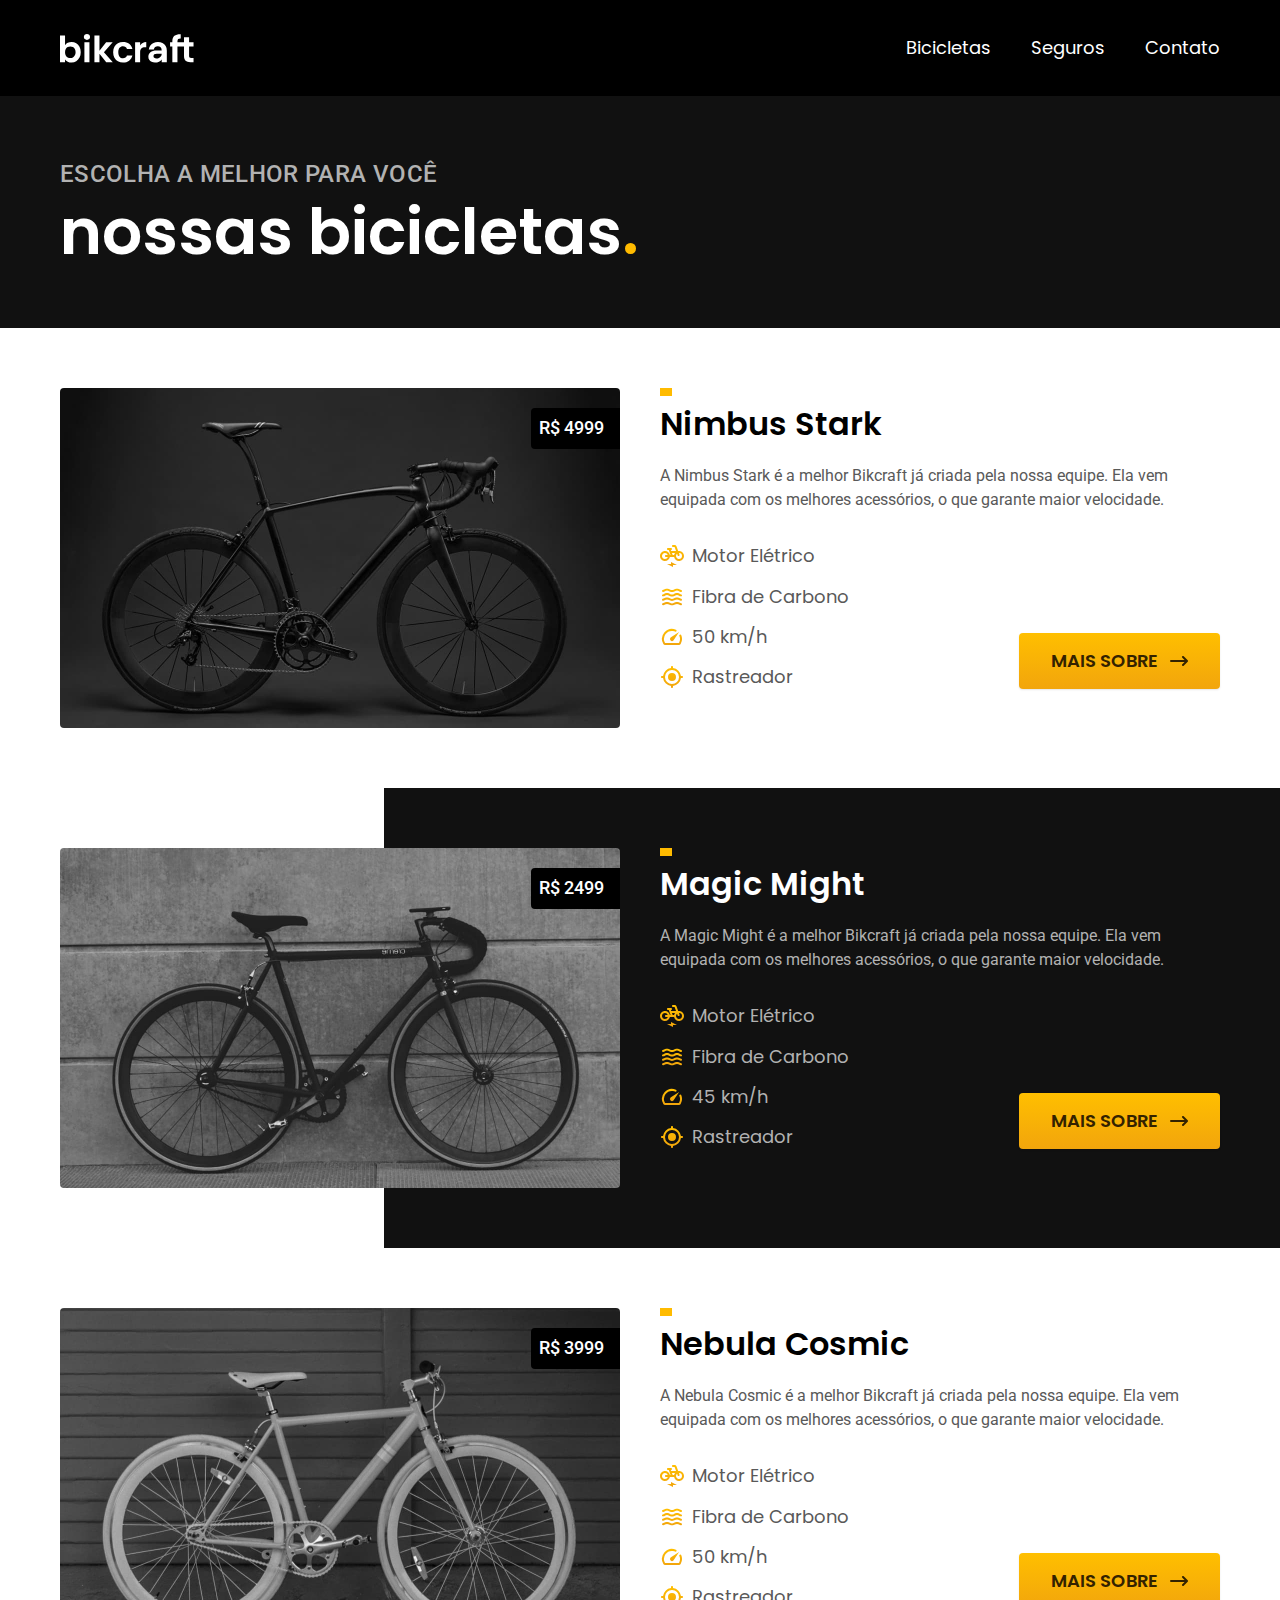
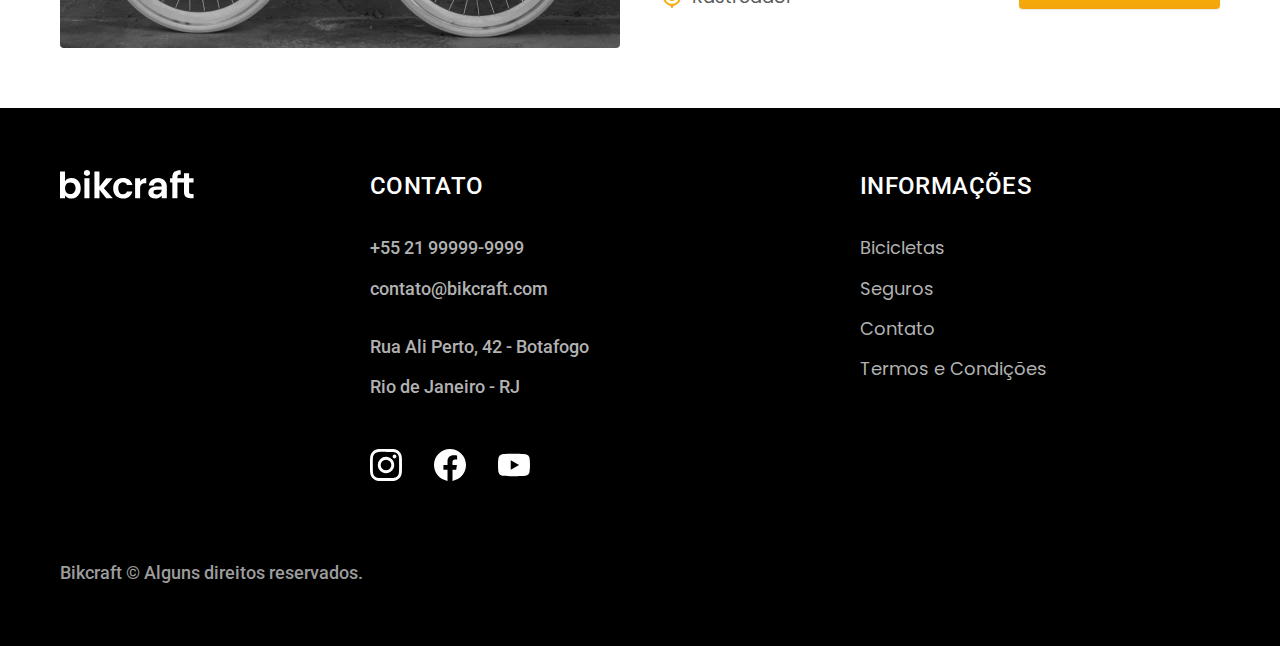
==== bicicletas.html @ 028c51bd "bicicletas" ====
<!DOCTYPE html>
<html lang="pt-br">

<head>
  <meta charset="UTF-8">
  <meta name="viewport" content="width=device-width, initial-scale=1.0">
  <title>Bicicletas - Bikcraft</title>
  <meta name="description" content="Termos e Condições">

  <link rel="stylesheet" href="./css/style.css">

  <link rel="preconnect" href="https://fonts.googleapis.com">
  <link rel="preconnect" href="https://fonts.gstatic.com" crossorigin>
  <link href="https://fonts.googleapis.com/css2?family=Poppins:wght@400;600&family=Roboto:wght@400;500&family=Merriweather:ital,wght@1,900&display=swap" rel="stylesheet">
</head>

<body id="bicicletas">
  <header class="header-bg">
    <div class="header container">
      <a href="./">
        <img src="./img/bikcraft.svg" alt="Bokcraft">
      </a>

      <nav aria-label="primaria">
        <ul class="header-menu font-1-m cor-0">
          <li><a href="./bicicletas.html">Bicicletas</a></li>
          <li><a href="./seguros.html">Seguros</a></li>
          <li><a href="./contato.html">Contato</a></li>
        </ul>
      </nav>
    </div>
  </header>

  <main>
    <div class="titulo-bg">
      <div class="titulo container">
        <p class="font-2-l-b cor-5">Escolha a melhor para você</p>
        <h1 class="font-1-xxl cor-0">nossas bicicletas<span class="cor-p1">.</span></h1>
      </div>
    </div>

    <div class="bicicletas container">
      <div class="bicicletas-imagem">
        <img src="./img/bicicletas/nimbus.jpg" alt="Bicicleta preta">
        <span class="font-2-m cor-0">R$ 4999</span>
      </div>
      <div class="bicicletas-conteudo">
        <h2 class="font-1-xl">Nimbus Stark</h2>
        <p class="font-2-s cor-8">A Nimbus Stark é a melhor Bikcraft já criada pela nossa equipe. Ela vem equipada com os melhores acessórios, o que garante maior velocidade.</p>
        <ul class="font-1-m cor-8">
          <li>
            <img src="./img/icones/eletrica.svg" alt="">
            Motor Elétrico
          </li>
          <li>
            <img src="./img/icones/carbono.svg" alt="">
            Fibra de Carbono
          </li>
          <li>
            <img src="./img/icones/velocidade.svg" alt="">
            50 km/h
          </li>
          <li>
            <img src="./img/icones/rastreador.svg" alt="">
            Rastreador
          </li>
        </ul>
        <a class="botao seta" href="./bicicletas/nimbus.html">Mais sobre</a>
      </div>
    </div>

    <div class="bicicletas-bg">
      <div class="bicicletas container">
        <div class="bicicletas-imagem">
          <img src="./img/bicicletas/magic.jpg" alt="Bicicleta preta">
          <span class="font-2-m cor-0">R$ 2499</span>
        </div>
        <div class="bicicletas-conteudo">
          <h2 class="font-1-xl cor-0">Magic Might</h2>
          <p class="font-2-s cor-5">A Magic Might é a melhor Bikcraft já criada pela nossa equipe. Ela vem equipada com os melhores acessórios, o que garante maior velocidade.</p>
          <ul class="font-1-m cor-5">
            <li>
              <img src="./img/icones/eletrica.svg" alt="">
              Motor Elétrico
            </li>
            <li>
              <img src="./img/icones/carbono.svg" alt="">
              Fibra de Carbono
            </li>
            <li>
              <img src="./img/icones/velocidade.svg" alt="">
              45 km/h
            </li>
            <li>
              <img src="./img/icones/rastreador.svg" alt="">
              Rastreador
            </li>
          </ul>
          <a class="botao seta" href="./bicicletas/magic.html">Mais sobre</a>
        </div>
      </div>
    </div>

    <div class="bicicletas container">
      <div class="bicicletas-imagem">
        <img src="./img/bicicletas/nebula.jpg" alt="Bicicleta preta">
        <span class="font-2-m cor-0">R$ 3999</span>
      </div>
      <div class="bicicletas-conteudo">
        <h2 class="font-1-xl">Nebula Cosmic</h2>
        <p class="font-2-s cor-8">A Nebula Cosmic é a melhor Bikcraft já criada pela nossa equipe. Ela vem equipada com os melhores acessórios, o que garante maior velocidade.</p>
        <ul class="font-1-m cor-8">
          <li>
            <img src="./img/icones/eletrica.svg" alt="">
            Motor Elétrico
          </li>
          <li>
            <img src="./img/icones/carbono.svg" alt="">
            Fibra de Carbono
          </li>
          <li>
            <img src="./img/icones/velocidade.svg" alt="">
            50 km/h
          </li>
          <li>
            <img src="./img/icones/rastreador.svg" alt="">
            Rastreador
          </li>
        </ul>
        <a class="botao seta" href="./bicicletas/nebula.html">Mais sobre</a>
      </div>
    </div>

  </main>

  <footer class="footer-bg">
    <div class="footer container">
      <img src="./img/bikcraft.svg" alt="Bikcraft">
      <div class="footer-contato">
        <h3 class="font-2-l-b cor-0">Contato</h3>
        <ul class="font-2-m cor-5">
          <li><a href="tel:+5521999999999">+55 21 99999-9999</a></li>
          <li><a href="mailto:contato@bikcraft.com">contato@bikcraft.com</a></li>
          <li>Rua Ali Perto, 42 - Botafogo</li>
          <li>Rio de Janeiro - RJ</li>
        </ul>
        <div class="footer-redes">
          <a href="./">
            <img src="./img/redes/instagram.svg" alt="instagram">
          </a>
          <a href="./">
            <img src="./img/redes/facebook.svg" alt="facebook">
          </a>
          <a href="./">
            <img src="./img/redes/youtube.svg" alt="youtube">
          </a>
        </div>
      </div>
      <div class="footer-informacoes">
        <h3 class="font-2-l-b cor-0">Informações</h3>
        <nav>
          <ul class="font-1-m cor-5">
            <li><a href="./bicicletas.html">Bicicletas</a></li>
            <li><a href="./seguros.html">Seguros</a></li>
            <li><a href="./contato.html">Contato</a></li>
            <li><a href="./termos.html">Termos e Condições</a></li>
          </ul>
        </nav>
      </div>
      <p class="footer-copy font-2-m cor-6">Bikcraft &copy; Alguns direitos reservados.</p>
    </div>
  </footer>
</body>

</html>
---- css/style.css ----
@import "./global/global.css";
@import "./utilidades/tipografia.css";
@import "./utilidades/cores.css";

@import "./global/header.css";
@import "./global/footer.css";

/* UTILIDADES */
@import "./utilidades/componentes.css";

/* HOME */
@import "./home/introducao.css";
@import "./home/tecnologia.css";
@import "./home/parceiros.css";
@import "./home/depoimento.css";

/* BICICLETAS */
@import "./bicicletas/bicicletas-lista.css";
@import "./bicicletas/bicicletas.css";

/* SEGUROS */
@import "./seguros/seguros.css";

/* TERMOS */
@import "./termos/termos.css";
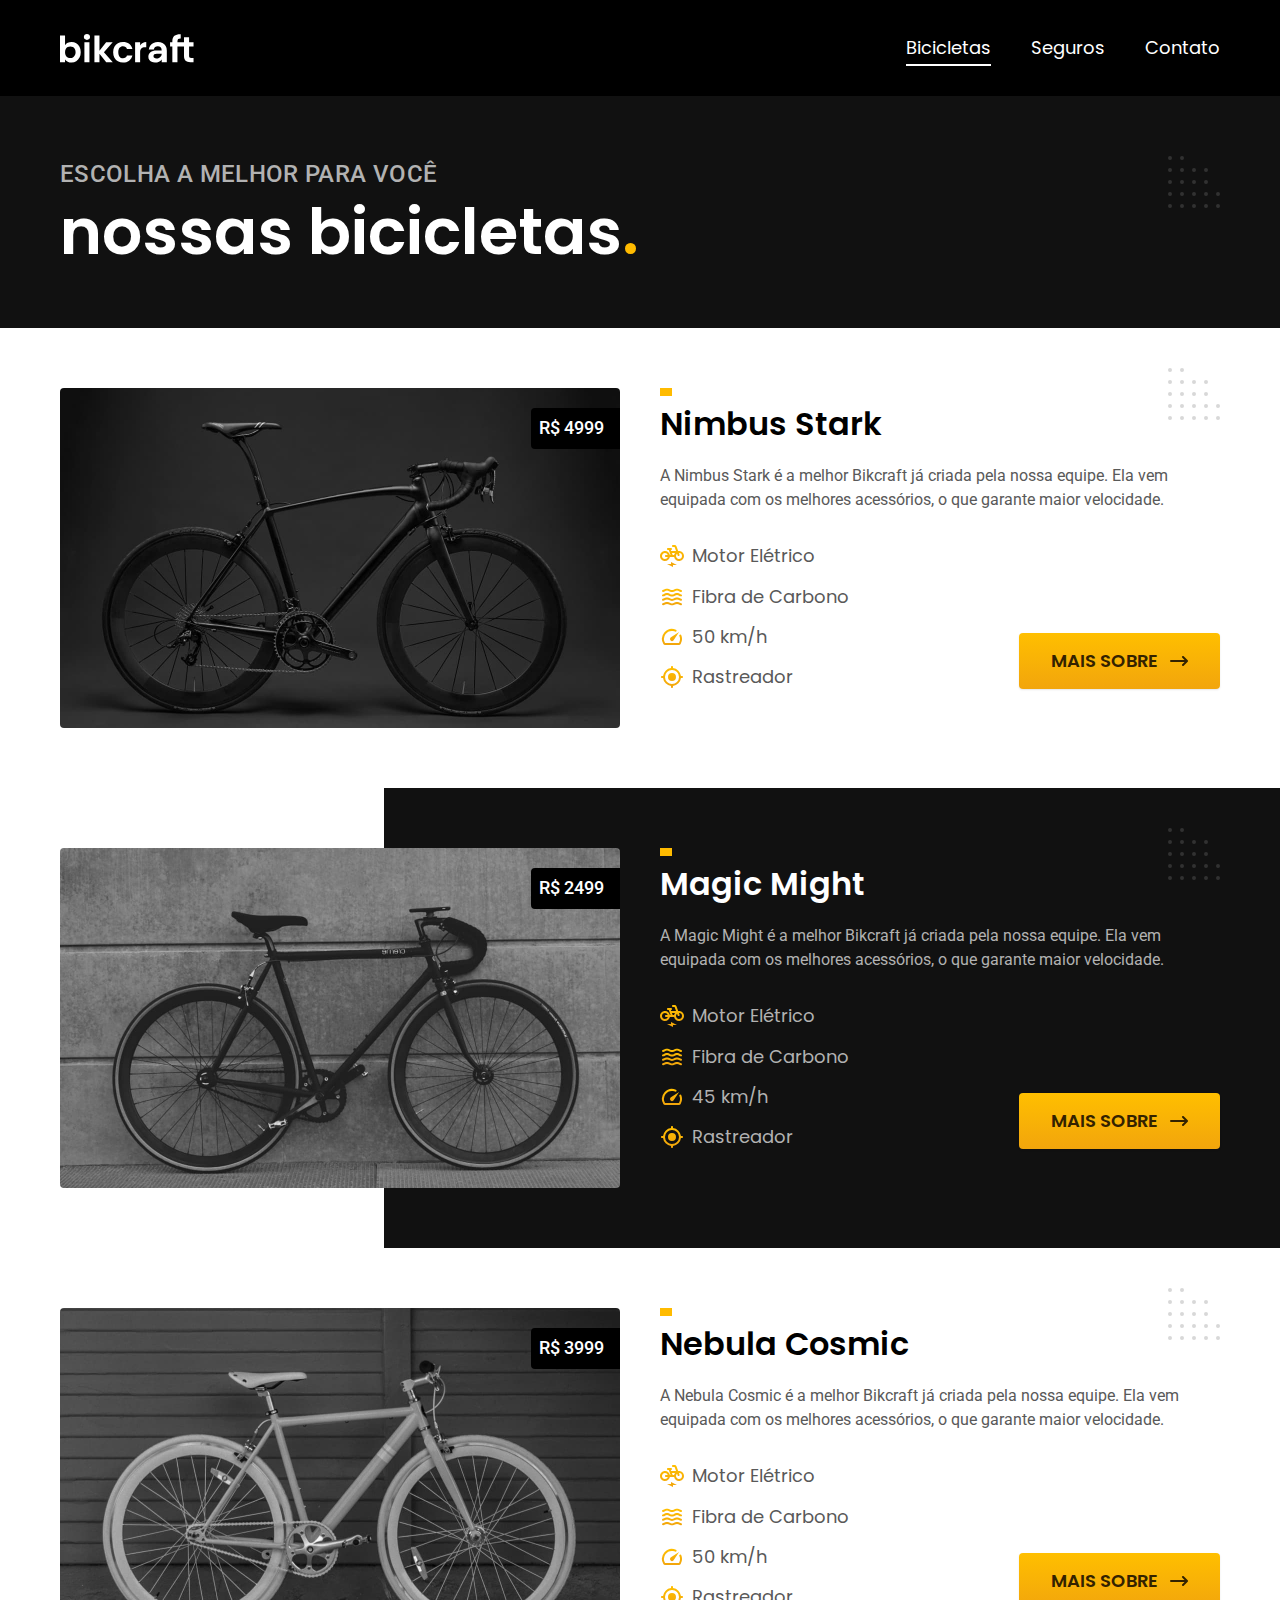
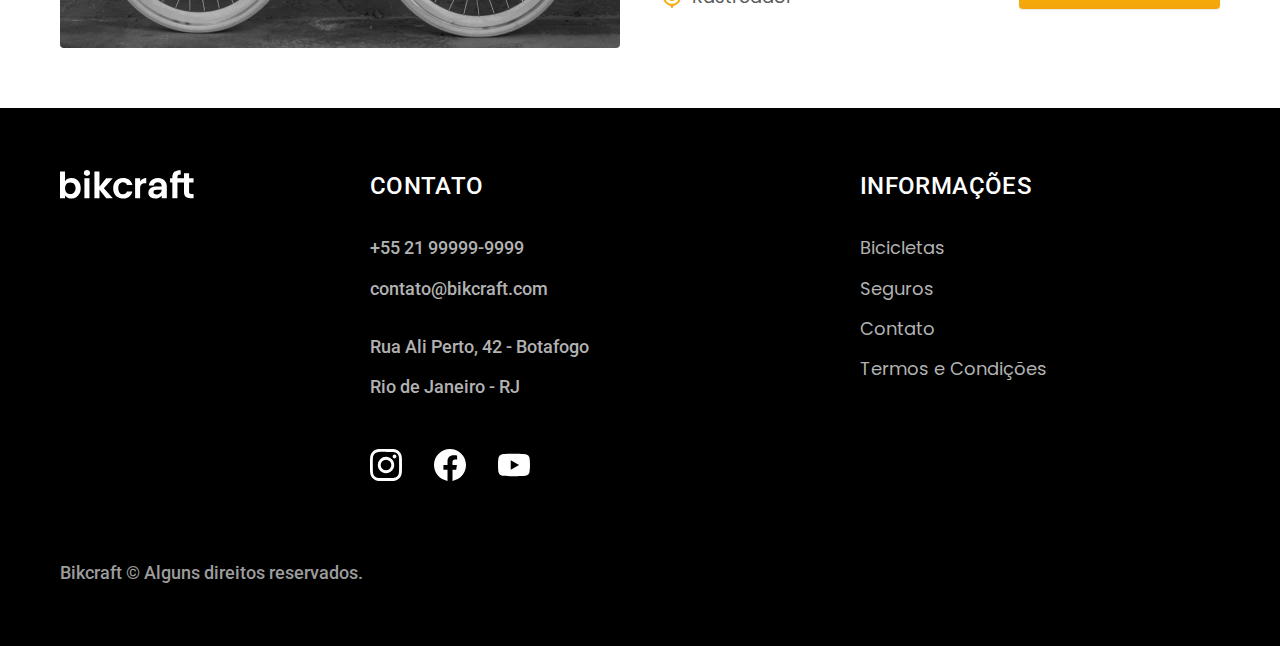
==== commit 9f03eaf0: "Implementação do Javascript" ====
--- a/bicicletas.html
+++ b/bicicletas.html
@@ -170,6 +170,7 @@
       <p class="footer-copy font-2-m cor-6">Bikcraft &copy; Alguns direitos reservados.</p>
     </div>
   </footer>
+  <script src="./js/script.js"></script>
 </body>
 
 </html>--- a/css/style.css
+++ b/css/style.css
@@ -7,6 +7,7 @@
 
 /* UTILIDADES */
 @import "./utilidades/componentes.css";
+@import "./utilidades/formulario.css";
 
 /* HOME */
 @import "./home/introducao.css";
@@ -18,8 +19,21 @@
 @import "./bicicletas/bicicletas-lista.css";
 @import "./bicicletas/bicicletas.css";
 
+/* BICICLETAS */
+@import "./bicicleta/bicicleta.css";
+@import "./bicicleta/seguro.css";
+
 /* SEGUROS */
 @import "./seguros/seguros.css";
+@import "./seguros/vantagens.css";
+@import "./seguros/perguntas.css";
+
+/* CONTATO */
+@import "./contato/contato.css";
+@import "./contato/lojas.css";
+
+/* ORÇAMENTO */
+@import "./orcamento/orcamento.css";
 
 /* TERMOS */
 @import "./termos/termos.css";
